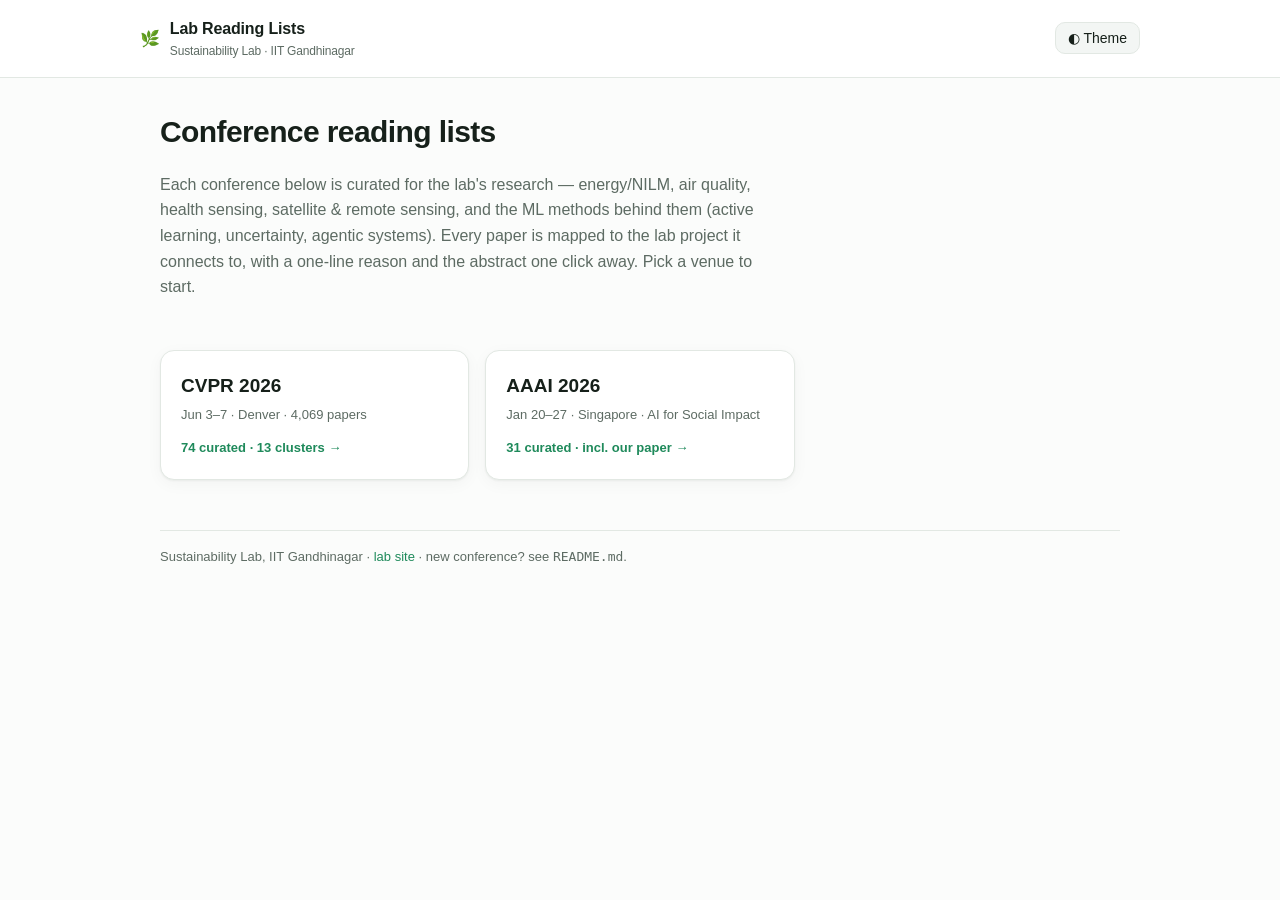
==== index.html @ b1cc17d9 "Conference reading lists site: CVPR 2026 + AAAI 2026 Searchable, themed reading lists for the Sustai" ====
<!doctype html>
<html lang="en">
<head>
  <meta charset="utf-8">
  <meta name="viewport" content="width=device-width, initial-scale=1">
  <title>Conference Reading Lists — Sustainability Lab</title>
  <meta name="description" content="Curated conference paper reading lists for the Sustainability Lab, IIT Gandhinagar, mapped to lab projects.">
  <link rel="stylesheet" href="assets/style.css">
</head>
<body>
  <header class="site">
    <div class="wrap site-inner">
      <div class="brand"><span class="leaf">🌿</span><div>Lab Reading Lists<small>Sustainability Lab · IIT Gandhinagar</small></div></div>
      <button class="toolbtn" data-theme-toggle aria-label="Toggle theme">◐ Theme</button>
    </div>
  </header>
  <main>
    <div class="wrap">
      <section class="hero">
        <h1>Conference reading lists</h1>
        <p class="lead">Each conference below is curated for the lab's research — energy/NILM, air quality,
          health sensing, satellite &amp; remote sensing, and the ML methods behind them (active learning,
          uncertainty, agentic systems). Every paper is mapped to the lab project it connects to, with a
          one-line reason and the abstract one click away. Pick a venue to start.</p>
      </section>
      <div id="venues"></div>
      <footer class="site">
        Sustainability Lab, IIT Gandhinagar ·
        <a href="https://sustainability-lab.github.io/">lab site</a> ·
        new conference? see <code>README.md</code>.
      </footer>
    </div>
  </main>
  <script src="venues.js"></script>
  <script src="assets/app.js"></script>
  <script>window.CRL.renderLanding();</script>
</body>
</html>
---- assets/style.css ----
:root {
  --bg: #fbfcfb;
  --surface: #ffffff;
  --surface-2: #f3f6f4;
  --text: #16201a;
  --muted: #5d6b63;
  --line: #e2e8e3;
  --accent: #1f8a5b;
  --accent-soft: #e7f4ec;
  --must: #c8861a;
  --must-soft: #fcf3e0;
  --shadow: 0 1px 2px rgba(16,32,26,.05), 0 4px 16px rgba(16,32,26,.04);
  --radius: 14px;
}
@media (prefers-color-scheme: dark) {
  :root {
    --bg: #0f1411; --surface: #161d19; --surface-2: #1b231e;
    --text: #e6ede8; --muted: #9aa9a0; --line: #28332c;
    --accent: #46c489; --accent-soft: #16271e;
    --must: #e3b25a; --must-soft: #2a2113;
    --shadow: 0 1px 2px rgba(0,0,0,.3), 0 8px 24px rgba(0,0,0,.25);
  }
}
:root[data-theme="light"] {
  --bg:#fbfcfb;--surface:#fff;--surface-2:#f3f6f4;--text:#16201a;--muted:#5d6b63;--line:#e2e8e3;--accent:#1f8a5b;--accent-soft:#e7f4ec;--must:#c8861a;--must-soft:#fcf3e0;--shadow:0 1px 2px rgba(16,32,26,.05),0 4px 16px rgba(16,32,26,.04);
}
:root[data-theme="dark"] {
  --bg:#0f1411;--surface:#161d19;--surface-2:#1b231e;--text:#e6ede8;--muted:#9aa9a0;--line:#28332c;--accent:#46c489;--accent-soft:#16271e;--must:#e3b25a;--must-soft:#2a2113;--shadow:0 1px 2px rgba(0,0,0,.3),0 8px 24px rgba(0,0,0,.25);
}

* { box-sizing: border-box; }
html { scroll-behavior: smooth; scroll-padding-top: 84px; }
body {
  margin: 0; background: var(--bg); color: var(--text);
  font: 16px/1.6 -apple-system, BlinkMacSystemFont, "Segoe UI", Roboto, Helvetica, Arial, sans-serif;
  -webkit-font-smoothing: antialiased;
}
a { color: var(--accent); text-decoration: none; }
a:hover { text-decoration: underline; }
.wrap { max-width: 1000px; margin: 0 auto; padding: 0 20px; }

/* Header */
header.site {
  border-bottom: 1px solid var(--line); background: var(--surface);
}
.site-inner { display: flex; align-items: center; justify-content: space-between; gap: 16px; padding: 16px 0; }
.brand { font-weight: 700; letter-spacing: -.01em; display:flex; align-items:center; gap:10px; }
.brand .leaf { color: var(--accent); }
.brand small { display:block; font-weight: 500; color: var(--muted); font-size: 12px; }
.toolbtn {
  border: 1px solid var(--line); background: var(--surface-2); color: var(--text);
  border-radius: 10px; padding: 7px 12px; cursor: pointer; font-size: 14px;
}
.toolbtn:hover { border-color: var(--accent); }

/* Hero */
.hero { padding: 30px 0 10px; }
.hero h1 { margin: 0 0 6px; font-size: 30px; letter-spacing: -.02em; }
.hero .meta { color: var(--muted); font-size: 14px; margin-bottom: 14px; }
.hero .meta b { color: var(--text); }
.hero p.intro { color: var(--muted); max-width: 75ch; margin: 0; }

/* Lab paper spotlight */
.spotlight {
  margin: 22px 0 0; padding: 20px 22px; border-radius: var(--radius);
  background: linear-gradient(135deg, var(--accent-soft), var(--surface));
  border: 1px solid var(--accent); box-shadow: var(--shadow);
}
.spotlight .sp-tag { font-size: 12px; font-weight: 700; color: var(--accent); text-transform: uppercase; letter-spacing: .04em; }
.spotlight h2 { margin: 6px 0 4px; font-size: 19px; line-height: 1.35; }
.spotlight h2 a { color: var(--text); }
.spotlight .sp-auth { font-size: 13px; color: var(--muted); }
.spotlight p { margin: 10px 0 0; font-size: 14px; color: var(--text); }
.spotlight .sp-track { margin-top: 8px; font-size: 12px; color: var(--muted); }
.spotlight .sp-absbtn { margin-top: 10px; background:none; border:0; color: var(--accent); cursor:pointer; padding:0; font-size:13px; font-family:inherit; }
.spotlight .sp-absbtn:hover { text-decoration: underline; }

/* Stat chips */
.stats { display:flex; flex-wrap:wrap; gap:8px; margin: 16px 0 0; }
.stat { background: var(--surface-2); border:1px solid var(--line); border-radius: 999px; padding: 5px 12px; font-size: 13px; color: var(--muted); }
.stat b { color: var(--text); }

/* Controls */
.controls { position: sticky; top: 0; z-index: 20; background: var(--bg); padding: 12px 0; border-bottom: 1px solid var(--line); margin-top: 22px; }
.controls .row { display: flex; gap: 10px; flex-wrap: wrap; align-items: center; }
#search {
  flex: 1 1 280px; min-width: 220px; padding: 11px 14px; border-radius: 12px;
  border: 1px solid var(--line); background: var(--surface); color: var(--text); font-size: 15px;
}
#search:focus { outline: none; border-color: var(--accent); box-shadow: 0 0 0 3px var(--accent-soft); }
.seg { display:flex; border:1px solid var(--line); border-radius: 12px; overflow:hidden; }
.seg button { border:0; background: var(--surface); color: var(--muted); padding: 10px 13px; cursor:pointer; font-size: 13px; }
.seg button.active { background: var(--accent-soft); color: var(--accent); font-weight: 600; }
.count-note { color: var(--muted); font-size: 13px; margin: 10px 0 0; }

/* Section nav */
.secnav { display:flex; flex-wrap:wrap; gap: 7px; margin: 16px 0 0; }
.secnav a { font-size: 13px; padding: 5px 11px; border-radius: 999px; border: 1px solid var(--line); background: var(--surface); color: var(--muted); }
.secnav a:hover { border-color: var(--accent); color: var(--accent); text-decoration:none; }

/* Workshops */
.workshops { margin: 26px 0 6px; }
.workshops h2 { font-size: 20px; margin: 0 0 4px; }
.workshops .sub { color: var(--muted); font-size: 14px; margin: 0 0 14px; }
.ws-grid { display: grid; grid-template-columns: repeat(auto-fill, minmax(300px,1fr)); gap: 12px; }
.ws {
  border:1px solid var(--line); border-radius: var(--radius); background: var(--surface);
  padding: 14px; box-shadow: var(--shadow);
}
.ws h3 { margin: 0 0 6px; font-size: 15px; line-height: 1.35; }
.ws .when { color: var(--muted); font-size: 12px; }
.ws p { margin: 8px 0 0; font-size: 13.5px; color: var(--muted); }

/* Cluster */
.cluster { margin: 34px 0 0; scroll-margin-top: 84px; }
.cluster > h2 { font-size: 21px; margin: 0 0 3px; letter-spacing: -.01em; }
.cluster .cdesc { color: var(--muted); font-size: 14px; margin: 0 0 6px; max-width: 80ch; }
.cluster .lab-map { font-size: 13px; color: var(--muted); margin: 0 0 14px; }
.cluster .lab-map .chip { margin-left: 4px; }

/* Paper card */
.paper {
  border: 1px solid var(--line); border-radius: var(--radius); background: var(--surface);
  padding: 14px 16px; margin-bottom: 10px; box-shadow: var(--shadow);
}
.paper.is-must { border-left: 3px solid var(--must); }
.paper .ptop { display:flex; align-items:flex-start; gap: 10px; }
.tier { flex: 0 0 auto; font-size: 12px; font-weight: 700; padding: 3px 9px; border-radius: 999px; white-space: nowrap; margin-top: 2px; }
.tier.must { background: var(--must-soft); color: var(--must); }
.tier.adjacent { background: var(--surface-2); color: var(--muted); }
.paper h3 { margin: 0; font-size: 16px; line-height: 1.4; font-weight: 600; flex: 1; }
.paper .why { margin: 8px 0 0; font-size: 14px; color: var(--text); }
.paper .tags { display:flex; flex-wrap:wrap; gap: 6px; margin-top: 10px; align-items:center; }
.chip { font-size: 12px; padding: 3px 9px; border-radius: 999px; border:1px solid var(--line); background: var(--surface-2); color: var(--muted); }
.chip.map { background: var(--accent-soft); color: var(--accent); border-color: transparent; font-weight: 600; }
.chip.student { background: #efe7fb; color:#6b3fb0; border-color: transparent; font-weight:600; }
@media (prefers-color-scheme: dark){ .chip.student{ background:#241a36; color:#bda4ec; } }
:root[data-theme="dark"] .chip.student{ background:#241a36; color:#bda4ec; }
.paper .actions { margin-top: 10px; display:flex; gap: 14px; align-items:center; }
.paper .actions a, .paper .actions button {
  font-size: 13px; background:none; border:0; color: var(--accent); cursor:pointer; padding:0; font-family:inherit;
}
.paper .actions button:hover { text-decoration: underline; }
.abstract {
  margin-top: 10px; padding: 12px 14px; background: var(--surface-2); border-radius: 10px;
  font-size: 13.5px; color: var(--muted); line-height: 1.6; display: none;
}
.abstract.open { display: block; }
.paper.hidden, .cluster.hidden { display: none; }

/* Glossary */
.glossary { margin: 40px 0 0; }
.glossary h2 { font-size: 20px; margin-bottom: 8px; }
.glossary dl { display:grid; grid-template-columns: max-content 1fr; gap: 6px 16px; margin: 0; }
.glossary dt { font-weight: 600; color: var(--accent); font-size: 14px; }
.glossary dd { margin: 0; color: var(--muted); font-size: 14px; }
@media (max-width: 600px){ .glossary dl { grid-template-columns: 1fr; } .glossary dd { margin-bottom: 8px; } }

footer.site { margin: 50px 0 30px; color: var(--muted); font-size: 13px; border-top: 1px solid var(--line); padding-top: 16px; }
.empty { padding: 40px; text-align:center; color: var(--muted); }

/* Landing page cards */
.venue-grid { display:grid; grid-template-columns: repeat(auto-fill, minmax(300px,1fr)); gap: 16px; margin-top: 24px; }
.venue-card {
  display:block; border:1px solid var(--line); border-radius: var(--radius); background: var(--surface);
  padding: 20px; box-shadow: var(--shadow); transition: transform .12s ease, border-color .12s ease;
}
.venue-card:hover { transform: translateY(-2px); border-color: var(--accent); text-decoration:none; }
.venue-card h2 { margin: 0 0 4px; font-size: 19px; color: var(--text); }
.venue-card .vmeta { color: var(--muted); font-size: 13px; }
.venue-card .vcount { margin-top: 12px; font-size: 13px; color: var(--accent); font-weight:600; }
.venue-card.soon { opacity:.6; }
.lead { color: var(--muted); max-width: 70ch; }
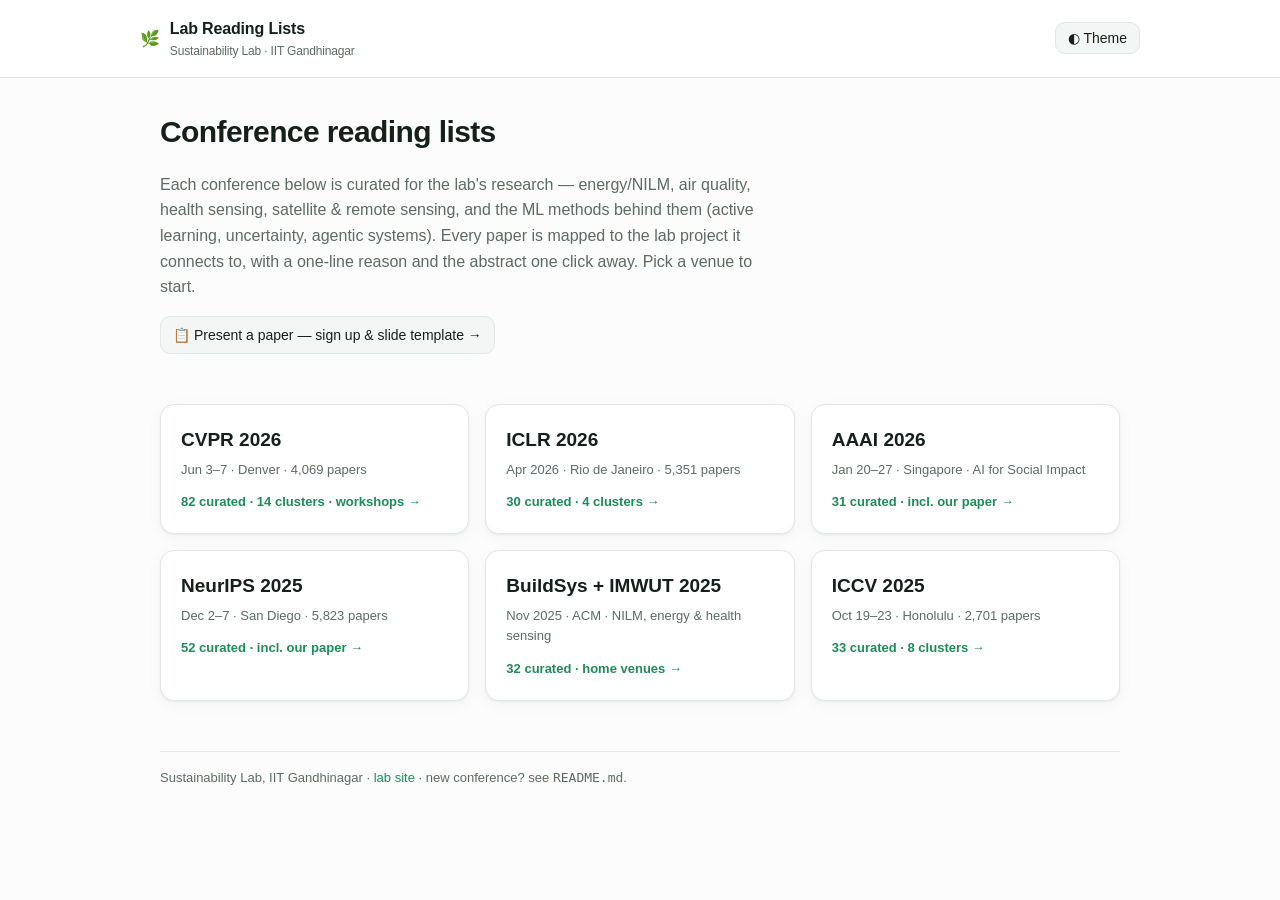
==== commit ceae3385: "Add 'Present a paper' page: sign-up sheet + slide template - present/signup-template.csv (import to " ====
--- a/index.html
+++ b/index.html
@@ -22,6 +22,7 @@
           health sensing, satellite &amp; remote sensing, and the ML methods behind them (active learning,
           uncertainty, agentic systems). Every paper is mapped to the lab project it connects to, with a
           one-line reason and the abstract one click away. Pick a venue to start.</p>
+        <p style="margin-top:14px"><a class="toolbtn" href="present/index.html" style="display:inline-block">📋 Present a paper — sign up &amp; slide template →</a></p>
       </section>
       <div id="venues"></div>
       <footer class="site">
--- a/assets/style.css
+++ b/assets/style.css
@@ -111,6 +111,16 @@
 .ws .when { color: var(--muted); font-size: 12px; }
 .ws p { margin: 8px 0 0; font-size: 13.5px; color: var(--muted); }
 
+/* Workshop papers */
+.wp-section { margin-top: 22px; border-top: 1px dashed var(--line); padding-top: 18px; }
+.wp-section > h3 { font-size: 17px; margin: 0 0 4px; }
+.wp-block { margin-top: 14px; }
+.wp-block h4 { margin: 0 0 6px; font-size: 15px; }
+ul.ws-papers { margin: 0; padding-left: 18px; }
+ul.ws-papers li { font-size: 13.5px; color: var(--muted); margin-bottom: 8px; line-height: 1.5; }
+.wp-title { color: var(--text); font-weight: 600; }
+.wp-why { color: var(--muted); }
+
 /* Cluster */
 .cluster { margin: 34px 0 0; scroll-margin-top: 84px; }
 .cluster > h2 { font-size: 21px; margin: 0 0 3px; letter-spacing: -.01em; }
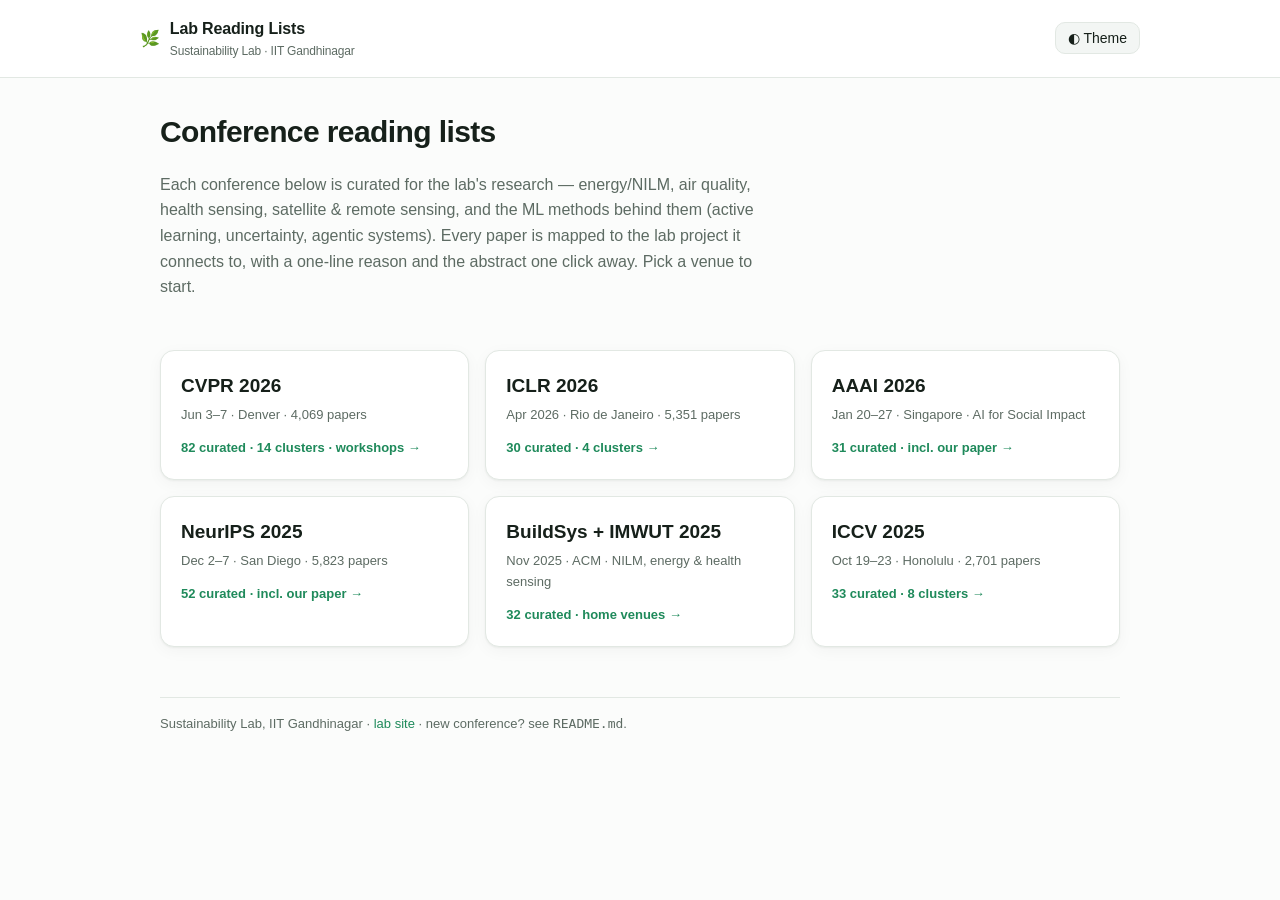
==== commit 6d570f44: "Remove 'Present a paper' page (materials moved to Drive) Sign-up sheet and slide template now live a" ====
--- a/index.html
+++ b/index.html
@@ -22,7 +22,6 @@
           health sensing, satellite &amp; remote sensing, and the ML methods behind them (active learning,
           uncertainty, agentic systems). Every paper is mapped to the lab project it connects to, with a
           one-line reason and the abstract one click away. Pick a venue to start.</p>
-        <p style="margin-top:14px"><a class="toolbtn" href="present/index.html" style="display:inline-block">📋 Present a paper — sign up &amp; slide template →</a></p>
       </section>
       <div id="venues"></div>
       <footer class="site">
